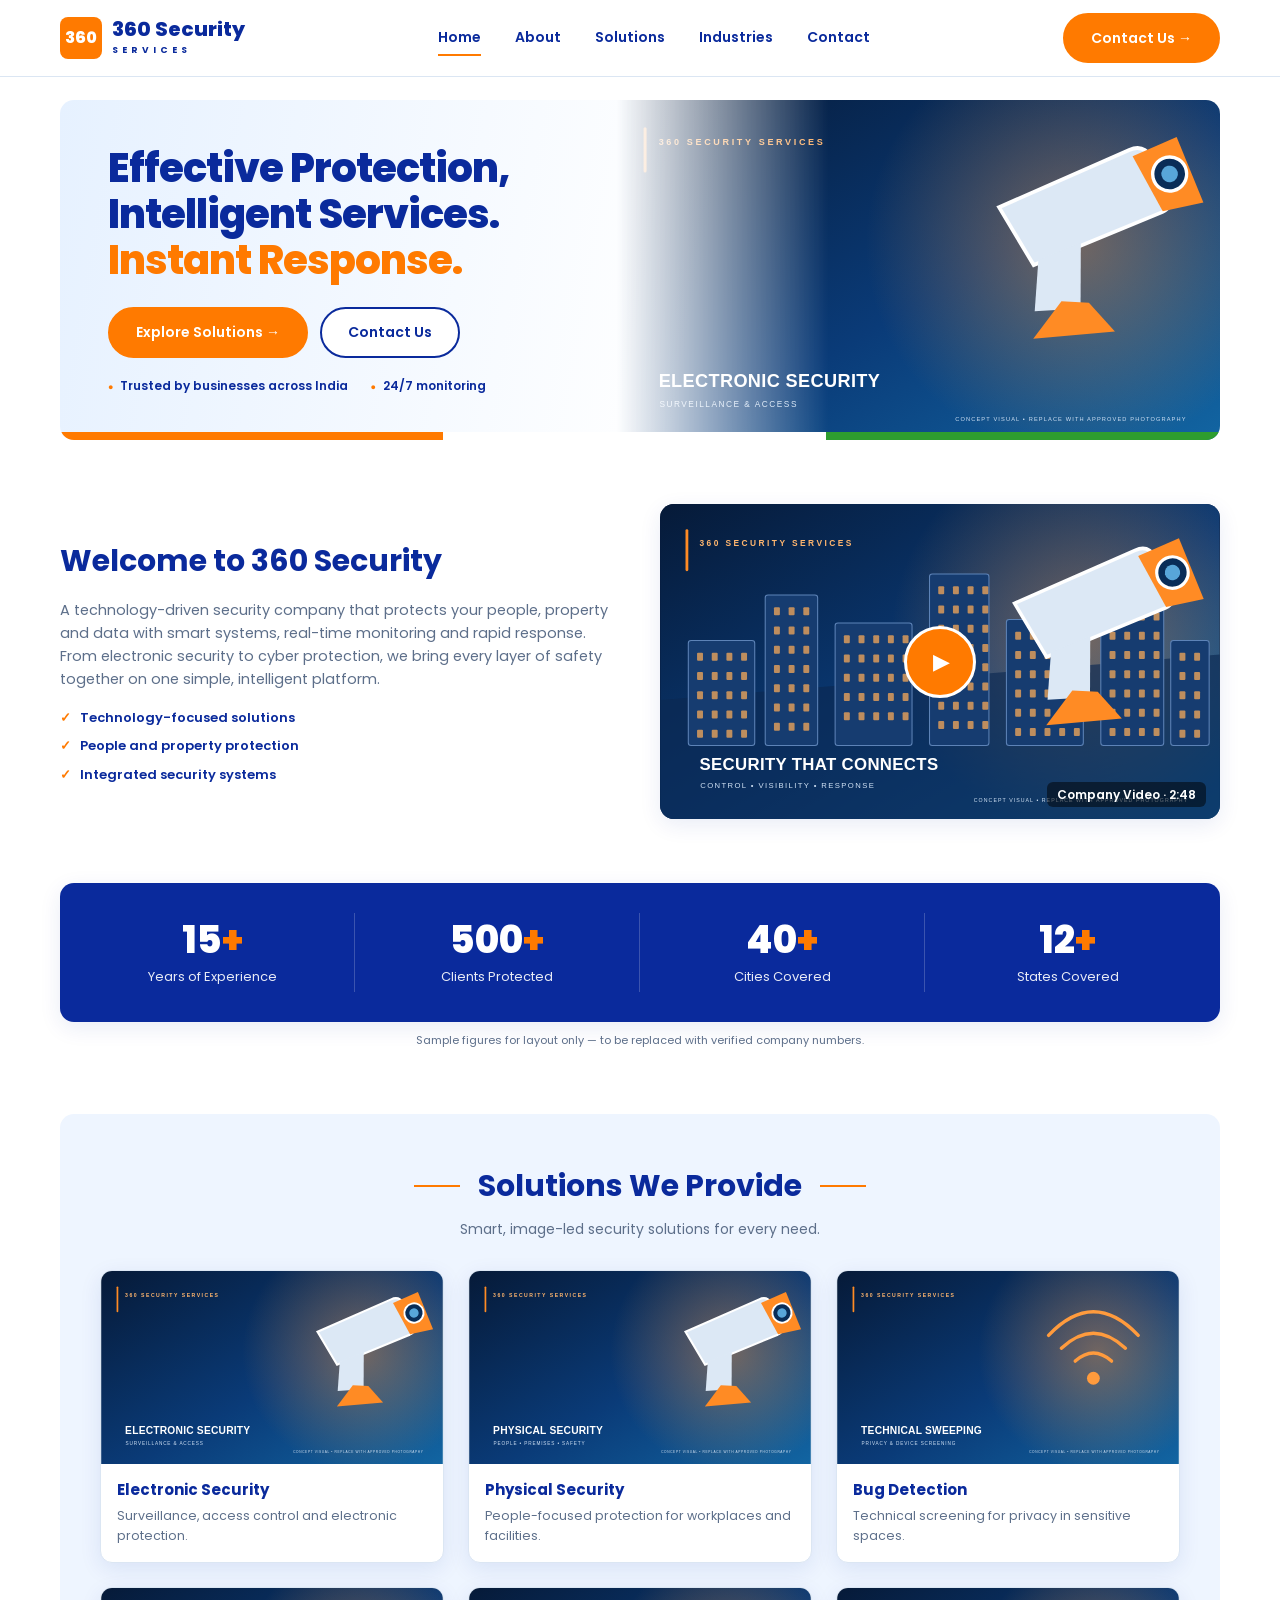
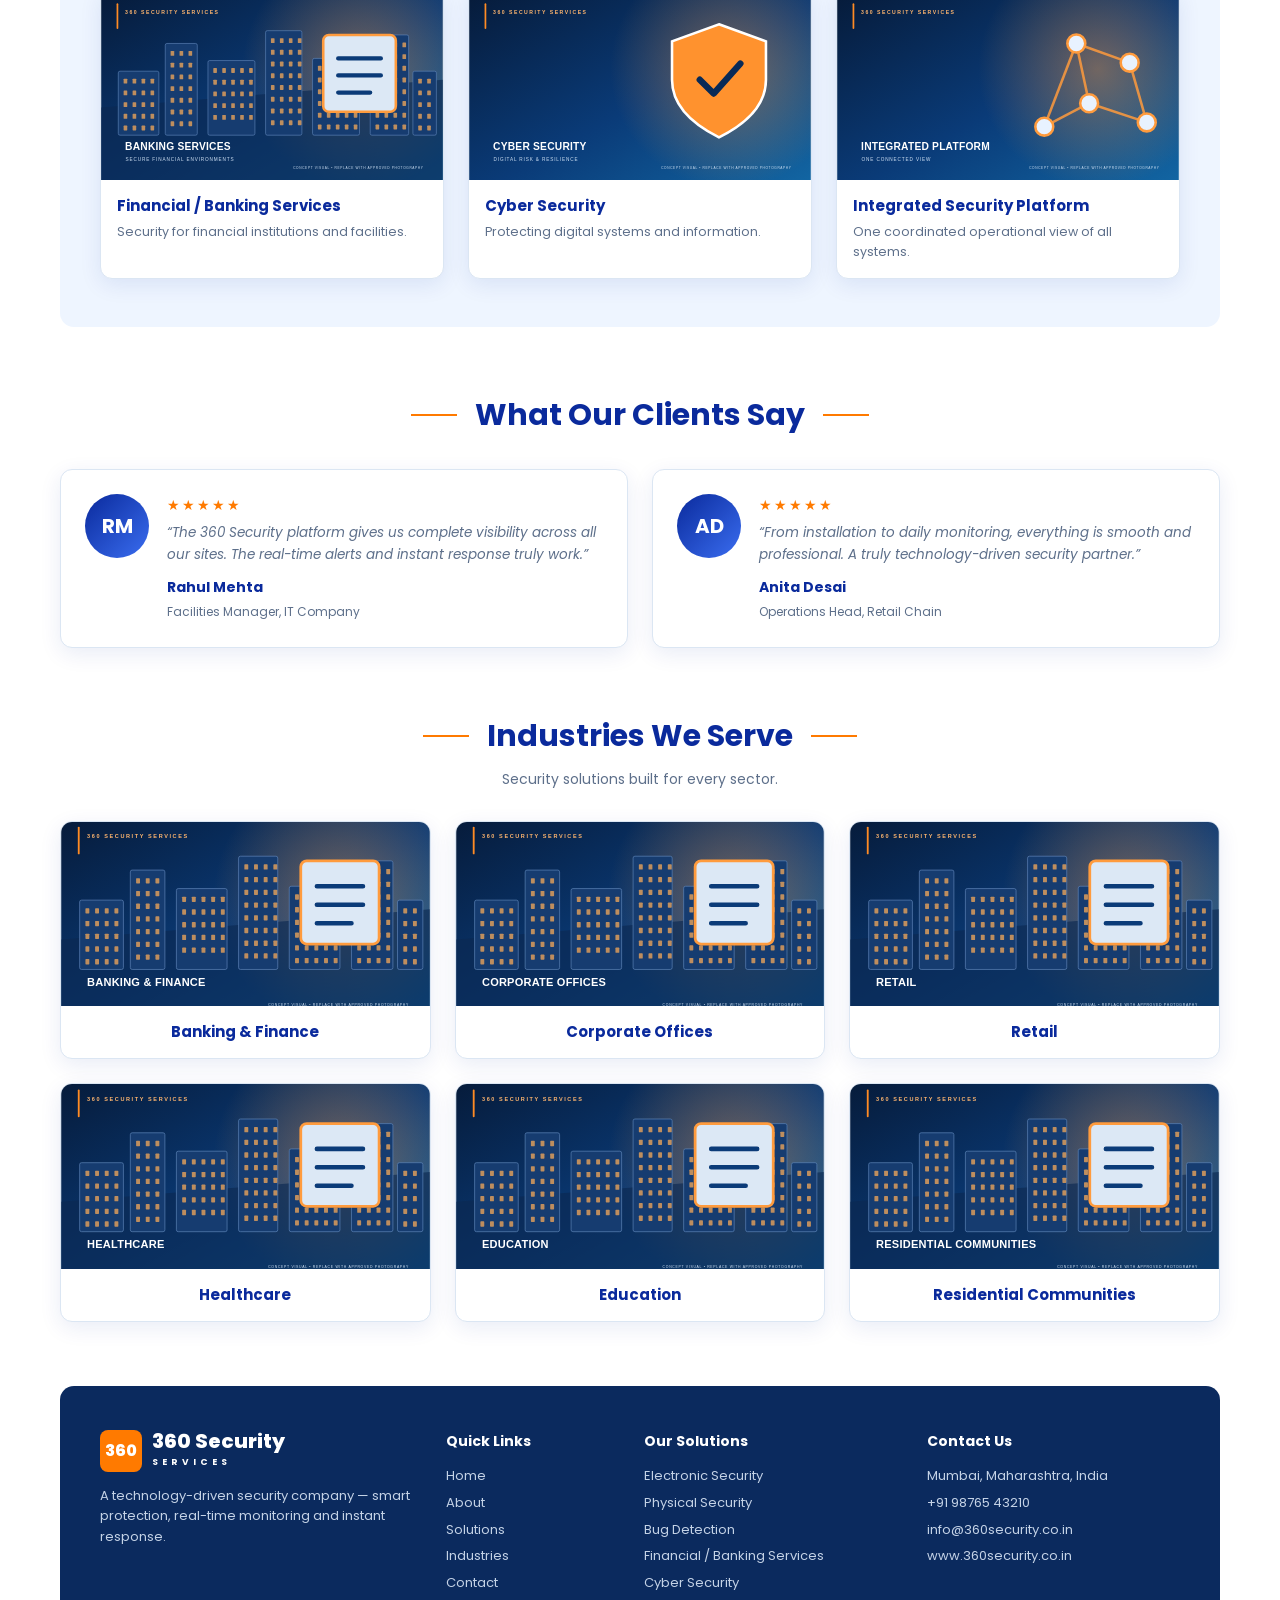
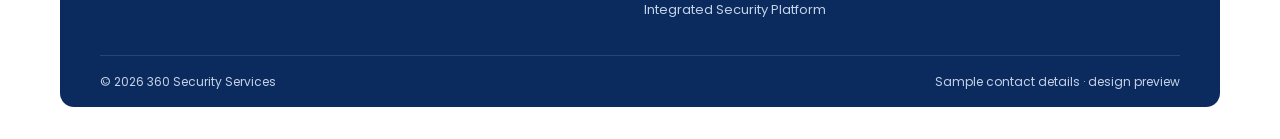
==== option-a.html @ 52cf7cc1 "Add Option A and Option B design previews with client changes Consistent section width, compact hero" ====
<!DOCTYPE html><html lang="en"><head><meta charset="UTF-8"><meta name="viewport" content="width=device-width,initial-scale=1"><title>360 Security Services | Option A</title><link rel="stylesheet" href="design.css"></head><body>
<header><div class="wrap hrow"><a class="brand" href="#"><span class="mark">360</span><span><span class="bn">360 Security</span><span class="bs">SERVICES</span></span></a>
<nav><a class="on" href="#">Home</a><a href="#about">About</a><a href="#solutions">Solutions</a><a href="#industries">Industries</a><a href="#contact">Contact</a></nav><a class="btn" href="#contact">Contact Us →</a></div></header>
<main class="wrap">
<div class="hero"><div class="hero-copy"><h1>Effective Protection,<br>Intelligent Services.<br><em>Instant Response.</em></h1>
<div class="acts"><a class="btn" href="#solutions">Explore Solutions →</a><a class="btn ghost" href="#contact">Contact Us</a></div>
<div class="trust"><span>Trusted by businesses across India</span><span>24/7 monitoring</span></div></div>
<div class="hero-img"><img src="assets/images/electronic-security.svg" alt=""></div><div class="swoosh"></div></div>
<section id="about" class="about"><div><h2>Welcome to 360 Security</h2><p>A technology-driven security company that protects your people, property and data with smart systems, real-time monitoring and rapid response. From electronic security to cyber protection, we bring every layer of safety together on one simple, intelligent platform.</p>
<ul class="ticks"><li>Technology-focused solutions</li><li>People and property protection</li><li>Integrated security systems</li></ul></div>
<div class="vid"><img src="assets/images/company-video.svg" alt="Company video"><span class="play">▶</span><span class="cap">Company Video · 2:48</span></div></section>
<section><div class="stats"><div class="stat"><b>15<i>+</i></b><span>Years of Experience</span></div><div class="stat"><b>500<i>+</i></b><span>Clients Protected</span></div><div class="stat"><b>40<i>+</i></b><span>Cities Covered</span></div><div class="stat"><b>12<i>+</i></b><span>States Covered</span></div></div><p class="note">Sample figures for layout only — to be replaced with verified company numbers.</p></section>
<section id="solutions"><div class="band"><div class="sh"><h2>Solutions We Provide</h2><p>Smart, image-led security solutions for every need.</p></div><div class="grid3">
<div class="card"><img src="assets/images/electronic-security.svg" alt=""><h3>Electronic Security</h3><p>Surveillance, access control and electronic protection.</p></div>
<div class="card"><img src="assets/images/physical-security.svg" alt=""><h3>Physical Security</h3><p>People-focused protection for workplaces and facilities.</p></div>
<div class="card"><img src="assets/images/bug-detection.svg" alt=""><h3>Bug Detection</h3><p>Technical screening for privacy in sensitive spaces.</p></div>
<div class="card"><img src="assets/images/banking-service.svg" alt=""><h3>Financial / Banking Services</h3><p>Security for financial institutions and facilities.</p></div>
<div class="card"><img src="assets/images/cyber-security.svg" alt=""><h3>Cyber Security</h3><p>Protecting digital systems and information.</p></div>
<div class="card"><img src="assets/images/integrated-platform.svg" alt=""><h3>Integrated Security Platform</h3><p>One coordinated operational view of all systems.</p></div></div></div></section>
<section><div class="sh"><h2>What Our Clients Say</h2></div><div class="t2">
<div class="tcard"><div class="av">RM</div><div><div class="stars">★★★★★</div><blockquote>“The 360 Security platform gives us complete visibility across all our sites. The real-time alerts and instant response truly work.”</blockquote><b>Rahul Mehta</b><small>Facilities Manager, IT Company</small></div></div>
<div class="tcard"><div class="av">AD</div><div><div class="stars">★★★★★</div><blockquote>“From installation to daily monitoring, everything is smooth and professional. A truly technology-driven security partner.”</blockquote><b>Anita Desai</b><small>Operations Head, Retail Chain</small></div></div></div></section>
<section id="industries"><div class="sh"><h2>Industries We Serve</h2><p>Security solutions built for every sector.</p></div><div class="grid3">
<div class="card ind"><img src="assets/images/industry-banking.svg" alt=""><h3>Banking &amp; Finance</h3></div><div class="card ind"><img src="assets/images/industry-offices.svg" alt=""><h3>Corporate Offices</h3></div><div class="card ind"><img src="assets/images/industry-retail.svg" alt=""><h3>Retail</h3></div>
<div class="card ind"><img src="assets/images/industry-healthcare.svg" alt=""><h3>Healthcare</h3></div><div class="card ind"><img src="assets/images/industry-education.svg" alt=""><h3>Education</h3></div><div class="card ind"><img src="assets/images/industry-residential.svg" alt=""><h3>Residential Communities</h3></div></div></section>
</main>
<footer id="contact"><div class="wrap"><div class="fgrid"><div><a class="brand f" href="#"><span class="mark">360</span><span><span class="bn">360 Security</span><span class="bs">SERVICES</span></span></a><p>A technology-driven security company — smart protection, real-time monitoring and instant response.</p></div>
<div><h4>Quick Links</h4><ul><li>Home</li><li>About</li><li>Solutions</li><li>Industries</li><li>Contact</li></ul></div>
<div><h4>Our Solutions</h4><ul><li>Electronic Security</li><li>Physical Security</li><li>Bug Detection</li><li>Financial / Banking Services</li><li>Cyber Security</li><li>Integrated Security Platform</li></ul></div>
<div><h4>Contact Us</h4><ul><li>Mumbai, Maharashtra, India</li><li>+91 98765 43210</li><li>info@360security.co.in</li><li>www.360security.co.in</li></ul></div></div>
<div class="fbot"><span>© 2026 360 Security Services</span><span>Sample contact details · design preview</span></div></div></footer></body></html>
---- design.css ----
@import url('https://fonts.googleapis.com/css2?family=Poppins:wght@400;500;600;700;800&display=swap');
:root{--blue:#0a2a9c;--navy:#0b2a5e;--orange:#ff7a00;--green:#2e9d2f;--light:#eef5ff;--ink:#1c2d4a;--muted:#5d6f8a;--line:#dbe6f3;--w:1160px;--gap:64px;--r:14px;--shadow:0 6px 22px rgba(10,42,156,.09)}
*{box-sizing:border-box}
body{margin:0;font-family:Poppins,Arial,sans-serif;color:var(--ink);background:#fff;line-height:1.6}
a{color:inherit;text-decoration:none}img{display:block;width:100%}
h1,h2,h3,p{margin:0}
.wrap{width:min(var(--w),calc(100% - 48px));margin-inline:auto}
.btn{display:inline-flex;align-items:center;gap:10px;padding:12px 26px;border-radius:30px;font-weight:600;font-size:14px;border:2px solid var(--orange);background:var(--orange);color:#fff}
.btn.ghost{background:#fff;border-color:var(--blue);color:var(--blue)}
.btn.light{background:transparent;border-color:#fff;color:#fff}

header{position:sticky;top:0;z-index:20;background:#fff;box-shadow:0 1px 0 var(--line)}
.hrow{display:flex;align-items:center;justify-content:space-between;height:76px}
.brand{display:flex;align-items:center;gap:10px}
.mark{width:42px;height:42px;border-radius:8px;background:var(--orange);color:#fff;font-weight:800;display:grid;place-items:center}
.bn{font-weight:800;color:var(--blue);font-size:20px;line-height:1;display:block}.bs{display:block;font-size:9px;letter-spacing:4px;color:var(--blue);font-weight:700;margin-top:4px}
nav{display:flex;gap:34px}nav a{font-weight:600;font-size:14px;color:var(--blue);padding:6px 0}nav a.on{border-bottom:2px solid var(--orange)}

.hero{margin-top:24px;border-radius:var(--r);overflow:hidden;position:relative;background:linear-gradient(100deg,#e6f1ff 0%,#fff 55%);min-height:340px;display:grid;grid-template-columns:1.05fr 1fr;align-items:center}
.hero-copy{padding:40px 0 40px 48px;position:relative;z-index:2}
.hero h1{font-size:clamp(28px,3.4vw,40px);line-height:1.15;font-weight:800;color:var(--blue);letter-spacing:-1px}
.hero h1 em{font-style:normal;color:var(--orange)}
.acts{display:flex;gap:12px;margin:24px 0 18px;flex-wrap:wrap}
.trust{display:flex;gap:22px;font-size:12px;font-weight:600;color:var(--blue);flex-wrap:wrap}.trust span:before{content:'●';color:var(--orange);margin-right:7px;font-size:9px}
.hero-img{position:absolute;right:0;top:0;bottom:0;width:52%}
.hero-img img{height:100%;object-fit:cover;-webkit-mask-image:linear-gradient(90deg,transparent,#000 35%);mask-image:linear-gradient(90deg,transparent,#000 35%)}
.swoosh{position:absolute;left:0;right:0;bottom:0;height:8px;background:linear-gradient(90deg,var(--orange) 0 33%,#fff 33% 66%,var(--green) 66%);z-index:3}

.hero.video{display:block;min-height:480px;background:#06183a;color:#fff}
.hero.video .bg{position:absolute;inset:0}.hero.video .bg img{height:100%;object-fit:cover}
.hero.video:before{content:'';position:absolute;inset:0;z-index:1;background:linear-gradient(90deg,rgba(4,18,48,.92),rgba(4,18,48,.55) 60%,rgba(4,18,48,.25))}
.hero.video .hero-copy{max-width:640px;padding:80px 0 80px 56px}
.hero.video h1{color:#fff}.hero.video .trust{color:#fff}
.vctl{position:absolute;right:36px;bottom:34px;z-index:3;display:flex;align-items:center;gap:14px;background:rgba(255,255,255,.14);backdrop-filter:blur(8px);border:1px solid rgba(255,255,255,.4);border-radius:40px;padding:8px 22px 8px 8px;color:#fff;font-size:13px;font-weight:600}
.play{width:46px;height:46px;border-radius:50%;background:var(--orange);color:#fff;display:grid;place-items:center;font-size:14px;padding-left:3px;flex:none}
.vctl small{display:block;font-weight:400;opacity:.85;font-size:11px}

section{margin-top:var(--gap)}
.sh{text-align:center;margin-bottom:30px}
.sh h2{font-size:30px;font-weight:700;color:var(--blue);display:inline-flex;align-items:center;gap:18px}
.sh h2:before,.sh h2:after{content:'';width:46px;height:2px;background:var(--orange)}
.sh p{color:var(--muted);font-size:14px;margin-top:8px}

.about{display:grid;grid-template-columns:1fr 1fr;gap:40px;align-items:center}
.about h2{font-size:30px;color:var(--blue);font-weight:700;margin-bottom:14px}
.about p{color:var(--muted);font-size:14.5px;margin-bottom:12px}
.ticks{list-style:none;padding:0;margin:16px 0 0;display:grid;gap:8px;font-weight:600;font-size:13px;color:var(--blue)}.ticks li:before{content:'✓';color:var(--orange);margin-right:9px}
.vid{position:relative;border-radius:var(--r);overflow:hidden;aspect-ratio:16/9;box-shadow:var(--shadow);background:#06183a}
.vid img{height:100%;object-fit:cover}.vid .play{position:absolute;left:50%;top:50%;transform:translate(-50%,-50%);width:72px;height:72px;font-size:22px;border:3px solid #fff}
.vid .cap{position:absolute;right:14px;bottom:12px;color:#fff;font-size:12px;font-weight:600;background:rgba(0,0,0,.5);padding:3px 10px;border-radius:6px}
.about.center{grid-template-columns:1fr;text-align:center;max-width:820px;margin-inline:auto}

.stats{display:grid;grid-template-columns:repeat(4,1fr);background:var(--blue);color:#fff;border-radius:var(--r);padding:30px 10px;box-shadow:var(--shadow)}
.stat{text-align:center;border-right:1px solid rgba(255,255,255,.2);padding:4px 12px}.stat:last-child{border:0}
.stat b{display:block;font-size:38px;font-weight:800;line-height:1.2}.stat b i{font-style:normal;color:var(--orange)}
.stat span{font-size:13px;opacity:.9}
.note{text-align:center;font-size:11px;color:var(--muted);margin-top:10px}

.band{background:var(--light);border-radius:var(--r);padding:48px 40px}
.grid3{display:grid;grid-template-columns:repeat(3,1fr);gap:24px}
.card{background:#fff;border-radius:12px;overflow:hidden;box-shadow:var(--shadow);border:1px solid var(--line)}
.card img{aspect-ratio:16/9;object-fit:cover}
.card h3{font-size:15px;color:var(--blue);padding:14px 16px 4px;font-weight:700}
.card p{font-size:12.5px;color:var(--muted);padding:0 16px 16px}
.card.ind h3{text-align:center;padding:14px 10px}
.card.ind img{aspect-ratio:16/8}

.t2{display:grid;grid-template-columns:1fr 1fr;gap:24px}
.tcard{background:#fff;border:1px solid var(--line);border-radius:12px;padding:24px;box-shadow:var(--shadow);display:flex;gap:18px}
.av{flex:none;width:64px;height:64px;border-radius:50%;background:linear-gradient(135deg,var(--blue),#3a6df0);color:#fff;display:grid;place-items:center;font-weight:700;font-size:20px}
.stars{color:var(--orange);letter-spacing:2px;font-size:14px}
.tcard blockquote{margin:6px 0 10px;font-size:13.5px;font-style:italic;color:var(--muted)}
.tcard b{color:var(--blue);font-size:14px;display:block}.tcard small{color:var(--muted);font-size:12px}

footer{width:min(var(--w),calc(100% - 48px));margin:var(--gap) auto 32px;background:var(--navy);color:#c4d2e6;border-radius:var(--r)}footer .wrap{width:auto;padding:0 40px}
.fgrid{display:grid;grid-template-columns:1.5fr .8fr 1.2fr 1.2fr;gap:30px;padding:44px 0 34px}
.fgrid h4{color:#fff;font-size:14px;margin:0 0 14px}.fgrid ul{list-style:none;margin:0;padding:0;display:grid;gap:6px;font-size:13px}
.fgrid p{font-size:13px;margin-top:14px}.brand.f .bn,.brand.f .bs{color:#fff}
.fbot{border-top:1px solid rgba(255,255,255,.12);padding:16px 0;font-size:12px;display:flex;justify-content:space-between;flex-wrap:wrap;gap:8px}

@media(max-width:820px){
 nav{display:none}.hero,.about,.t2,.fgrid{grid-template-columns:1fr}
 .hero-img{position:relative;width:100%;height:220px}.hero-copy{padding:32px 24px 8px}.hero.video .hero-copy{padding:56px 24px 120px}
 .grid3{grid-template-columns:1fr 1fr}.stats{grid-template-columns:1fr 1fr;row-gap:18px}.stat:nth-child(2){border:0}
 .band{padding:32px 18px}.vctl{right:16px;bottom:16px}
}
@media(max-width:520px){.grid3{grid-template-columns:1fr}.sh h2{font-size:24px}}
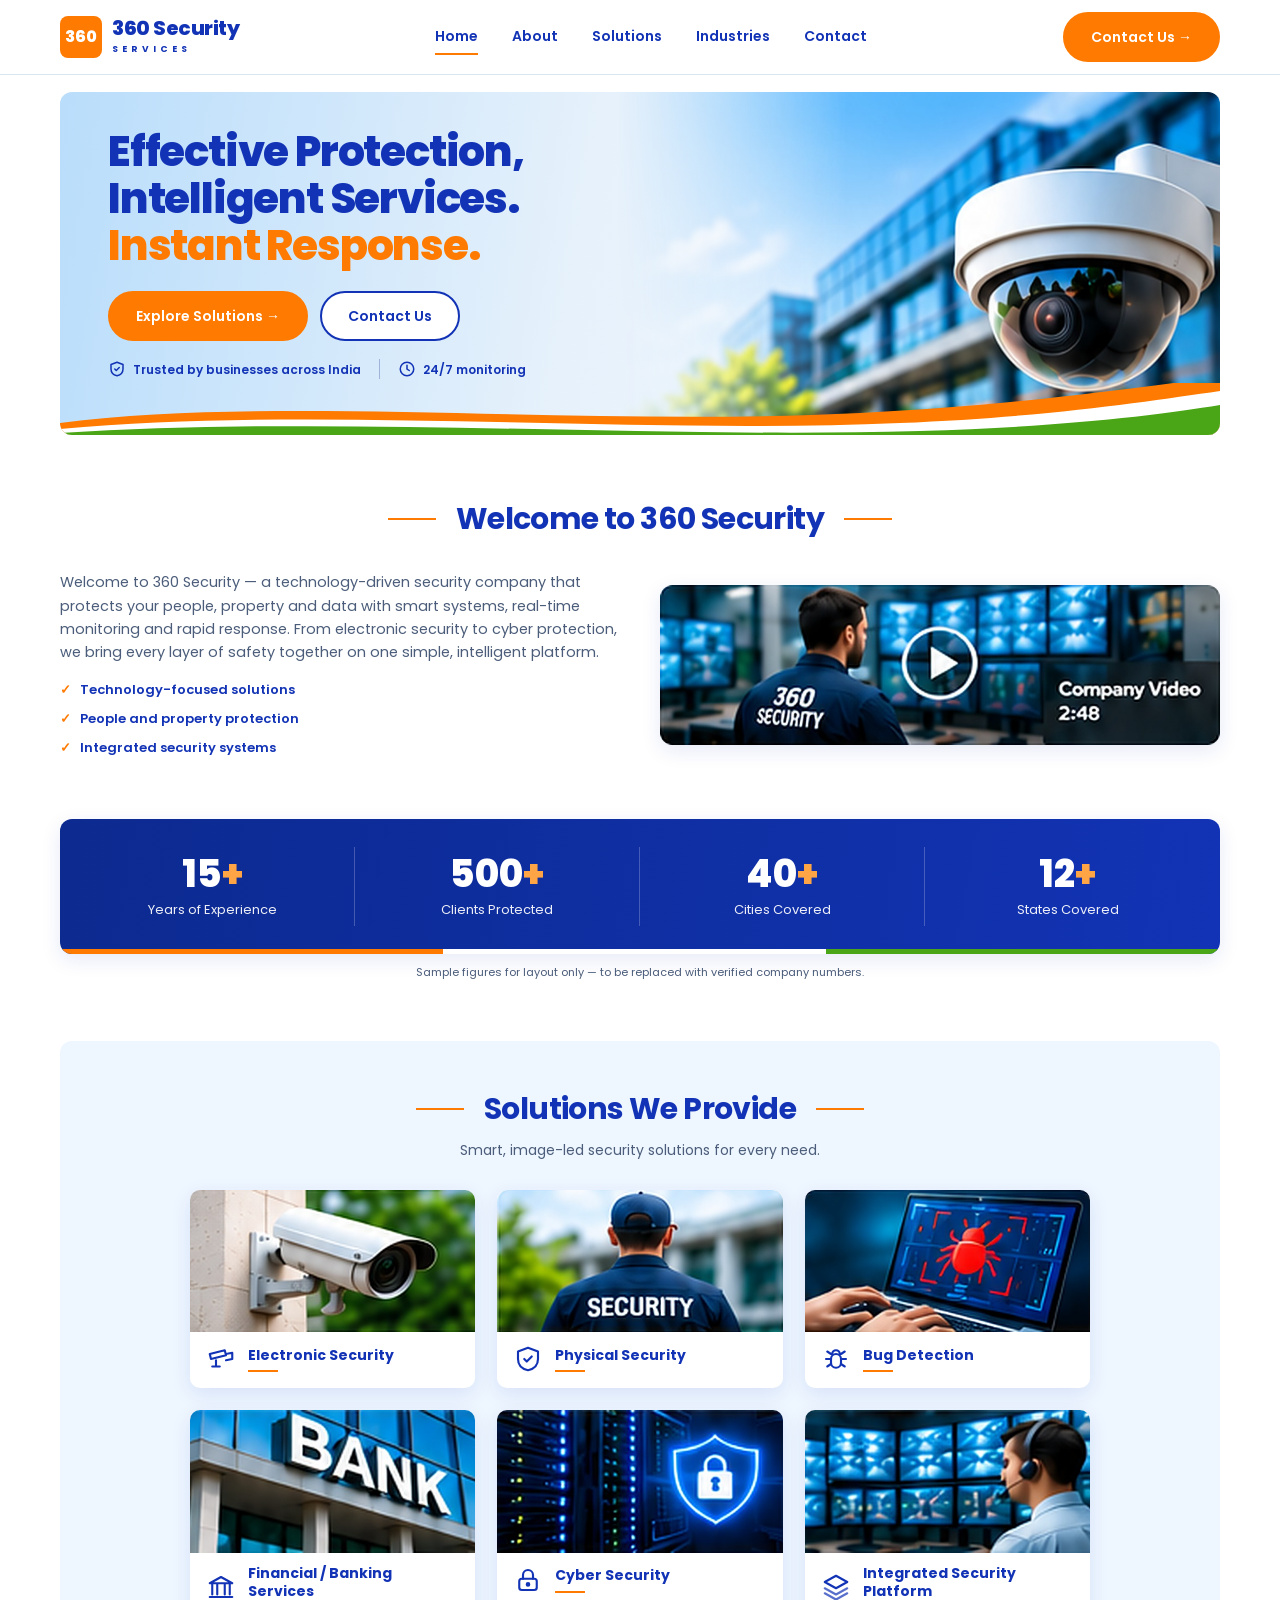
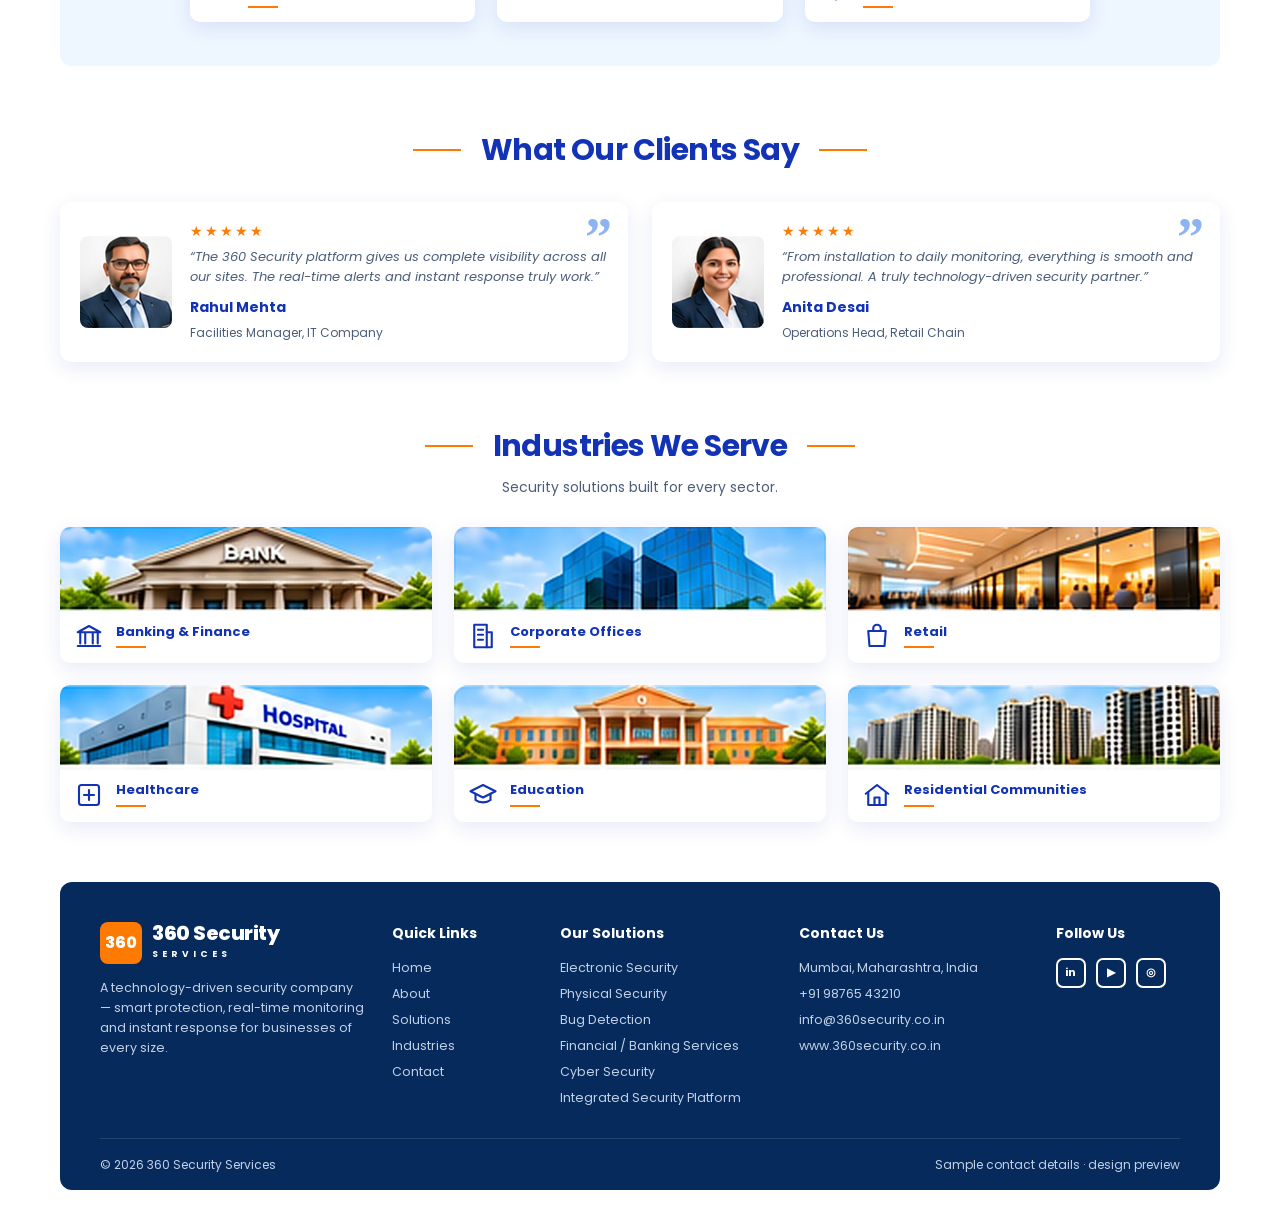
==== commit 56c89554: "Match screenshot theme: real photos, tricolour hero, themed cards and footer Co-Authored-By: Claude " ====
--- a/option-a.html
+++ b/option-a.html
@@ -2,30 +2,21 @@
 <header><div class="wrap hrow"><a class="brand" href="#"><span class="mark">360</span><span><span class="bn">360 Security</span><span class="bs">SERVICES</span></span></a>
 <nav><a class="on" href="#">Home</a><a href="#about">About</a><a href="#solutions">Solutions</a><a href="#industries">Industries</a><a href="#contact">Contact</a></nav><a class="btn" href="#contact">Contact Us →</a></div></header>
 <main class="wrap">
-<div class="hero"><div class="hero-copy"><h1>Effective Protection,<br>Intelligent Services.<br><em>Instant Response.</em></h1>
-<div class="acts"><a class="btn" href="#solutions">Explore Solutions →</a><a class="btn ghost" href="#contact">Contact Us</a></div>
-<div class="trust"><span>Trusted by businesses across India</span><span>24/7 monitoring</span></div></div>
-<div class="hero-img"><img src="assets/images/electronic-security.svg" alt=""></div><div class="swoosh"></div></div>
-<section id="about" class="about"><div><h2>Welcome to 360 Security</h2><p>A technology-driven security company that protects your people, property and data with smart systems, real-time monitoring and rapid response. From electronic security to cyber protection, we bring every layer of safety together on one simple, intelligent platform.</p>
+<div class="hero"><div class="hero-copy"><h1>Effective Protection,<br>Intelligent Services.<br><em>Instant Response.</em></h1><div class="acts"><a class="btn" href="#solutions">Explore Solutions →</a><a class="btn ghost" href="#contact">Contact Us</a></div><div class="trust"><span><svg fill="none" stroke="currentColor" stroke-width="2" stroke-linecap="round" stroke-linejoin="round" viewBox="0 0 24 24"><path d="M12 3l8 3v6c0 5-3.5 8-8 9-4.5-1-8-4-8-9V6z"/><path d="M9 12l2 2 4-4"/></svg> Trusted by businesses across India</span><i></i><span><svg fill="none" stroke="currentColor" stroke-width="2" stroke-linecap="round" viewBox="0 0 24 24"><circle cx="12" cy="12" r="9"/><path d="M12 7v5l3 2"/></svg> 24/7 monitoring</span></div></div>
+<div class="hero-img"><img src="assets/photos/hero.jpg" alt="Security camera on a corporate building"></div><div class="swoosh"><svg viewBox="0 0 1160 54" preserveAspectRatio="none"><path d="M0 40C220 12 520 44 800 30C960 22 1080 4 1160 -6V54H0z" fill="#ff7a00"/><path d="M0 46C260 22 560 52 840 40C990 34 1090 18 1160 8V54H0z" fill="#fff"/><path d="M0 50C280 32 580 56 860 48C1000 44 1100 32 1160 22V54H0z" fill="#4aa616"/></svg></div></div>
+<section id="about"><div class="sh"><h2>Welcome to 360 Security</h2></div><div class="about"><div><p>Welcome to 360 Security — a technology-driven security company that protects your people, property and data with smart systems, real-time monitoring and rapid response. From electronic security to cyber protection, we bring every layer of safety together on one simple, intelligent platform.</p>
 <ul class="ticks"><li>Technology-focused solutions</li><li>People and property protection</li><li>Integrated security systems</li></ul></div>
-<div class="vid"><img src="assets/images/company-video.svg" alt="Company video"><span class="play">▶</span><span class="cap">Company Video · 2:48</span></div></section>
+<div class="vid"><img src="assets/photos/video.jpg" alt="Company video"></div></div></section>
 <section><div class="stats"><div class="stat"><b>15<i>+</i></b><span>Years of Experience</span></div><div class="stat"><b>500<i>+</i></b><span>Clients Protected</span></div><div class="stat"><b>40<i>+</i></b><span>Cities Covered</span></div><div class="stat"><b>12<i>+</i></b><span>States Covered</span></div></div><p class="note">Sample figures for layout only — to be replaced with verified company numbers.</p></section>
-<section id="solutions"><div class="band"><div class="sh"><h2>Solutions We Provide</h2><p>Smart, image-led security solutions for every need.</p></div><div class="grid3">
-<div class="card"><img src="assets/images/electronic-security.svg" alt=""><h3>Electronic Security</h3><p>Surveillance, access control and electronic protection.</p></div>
-<div class="card"><img src="assets/images/physical-security.svg" alt=""><h3>Physical Security</h3><p>People-focused protection for workplaces and facilities.</p></div>
-<div class="card"><img src="assets/images/bug-detection.svg" alt=""><h3>Bug Detection</h3><p>Technical screening for privacy in sensitive spaces.</p></div>
-<div class="card"><img src="assets/images/banking-service.svg" alt=""><h3>Financial / Banking Services</h3><p>Security for financial institutions and facilities.</p></div>
-<div class="card"><img src="assets/images/cyber-security.svg" alt=""><h3>Cyber Security</h3><p>Protecting digital systems and information.</p></div>
-<div class="card"><img src="assets/images/integrated-platform.svg" alt=""><h3>Integrated Security Platform</h3><p>One coordinated operational view of all systems.</p></div></div></div></section>
+<section id="solutions"><div class="band"><div class="sh"><h2>Solutions We Provide</h2><p>Smart, image-led security solutions for every need.</p></div><div class="grid3"><div class="card "><div class="ph"><img src="assets/photos/sol-electronic.jpg" alt=""></div><div class="t"><svg viewBox="0 0 24 24"><path d="M3 8l12-3 1 4-12 3z"/><path d="M16 8l5-1v5l-5 1"/><path d="M8 13v4M5 18h6"/></svg><b>Electronic Security</b></div></div><div class="card "><div class="ph"><img src="assets/photos/sol-physical.jpg" alt=""></div><div class="t"><svg viewBox="0 0 24 24"><path d="M12 3l8 3v6c0 5-3.5 8-8 9-4.5-1-8-4-8-9V6z"/><path d="M9 12l2 2 4-4"/></svg><b>Physical Security</b></div></div><div class="card "><div class="ph"><img src="assets/photos/sol-bug.jpg" alt=""></div><div class="t"><svg viewBox="0 0 24 24"><rect x="8" y="8" width="8" height="11" rx="4"/><path d="M9 8a3 3 0 016 0M4 12h4M16 12h4M5 18l3-2M19 18l-3-2M5 6l3 2M19 6l-3 2"/></svg><b>Bug Detection</b></div></div><div class="card "><div class="ph"><img src="assets/photos/sol-bank.jpg" alt=""></div><div class="t"><svg viewBox="0 0 24 24"><path d="M3 9l9-5 9 5zM5 10v8M9 10v8M15 10v8M19 10v8M3 20h18"/></svg><b>Financial / Banking Services</b></div></div><div class="card "><div class="ph"><img src="assets/photos/sol-cyber.jpg" alt=""></div><div class="t"><svg viewBox="0 0 24 24"><rect x="5" y="11" width="14" height="9" rx="2"/><path d="M8 11V8a4 4 0 018 0v3"/><circle cx="12" cy="15.5" r="1"/></svg><b>Cyber Security</b></div></div><div class="card "><div class="ph"><img src="assets/photos/sol-integrated.jpg" alt=""></div><div class="t"><svg viewBox="0 0 24 24"><path d="M12 3l9 5-9 5-9-5z"/><path d="M3 13l9 5 9-5M3 17l9 5 9-5" opacity=".7"/></svg><b>Integrated Security Platform</b></div></div></div></div></section>
 <section><div class="sh"><h2>What Our Clients Say</h2></div><div class="t2">
-<div class="tcard"><div class="av">RM</div><div><div class="stars">★★★★★</div><blockquote>“The 360 Security platform gives us complete visibility across all our sites. The real-time alerts and instant response truly work.”</blockquote><b>Rahul Mehta</b><small>Facilities Manager, IT Company</small></div></div>
-<div class="tcard"><div class="av">AD</div><div><div class="stars">★★★★★</div><blockquote>“From installation to daily monitoring, everything is smooth and professional. A truly technology-driven security partner.”</blockquote><b>Anita Desai</b><small>Operations Head, Retail Chain</small></div></div></div></section>
-<section id="industries"><div class="sh"><h2>Industries We Serve</h2><p>Security solutions built for every sector.</p></div><div class="grid3">
-<div class="card ind"><img src="assets/images/industry-banking.svg" alt=""><h3>Banking &amp; Finance</h3></div><div class="card ind"><img src="assets/images/industry-offices.svg" alt=""><h3>Corporate Offices</h3></div><div class="card ind"><img src="assets/images/industry-retail.svg" alt=""><h3>Retail</h3></div>
-<div class="card ind"><img src="assets/images/industry-healthcare.svg" alt=""><h3>Healthcare</h3></div><div class="card ind"><img src="assets/images/industry-education.svg" alt=""><h3>Education</h3></div><div class="card ind"><img src="assets/images/industry-residential.svg" alt=""><h3>Residential Communities</h3></div></div></section>
+<div class="tcard"><div class="av"><img src="assets/photos/person-1.jpg" alt=""></div><div><div class="stars">★★★★★</div><blockquote>“The 360 Security platform gives us complete visibility across all our sites. The real-time alerts and instant response truly work.”</blockquote><b>Rahul Mehta</b><small>Facilities Manager, IT Company</small></div><span class="q">”</span></div>
+<div class="tcard"><div class="av"><img src="assets/photos/person-2.jpg" alt=""></div><div><div class="stars">★★★★★</div><blockquote>“From installation to daily monitoring, everything is smooth and professional. A truly technology-driven security partner.”</blockquote><b>Anita Desai</b><small>Operations Head, Retail Chain</small></div><span class="q">”</span></div></div></section>
+<section id="industries"><div class="sh"><h2>Industries We Serve</h2><p>Security solutions built for every sector.</p></div><div class="grid3"><div class="card ind"><div class="ph"><img src="assets/photos/ind-banking.jpg" alt=""></div><div class="t"><svg viewBox="0 0 24 24"><path d="M3 9l9-5 9 5zM5 10v8M9 10v8M15 10v8M19 10v8M3 20h18"/></svg><b>Banking &amp; Finance</b></div></div><div class="card ind"><div class="ph"><img src="assets/photos/ind-offices.jpg" alt=""></div><div class="t"><svg viewBox="0 0 24 24"><rect x="5" y="3" width="10" height="18"/><path d="M15 9h4v12h-4M8 7h4M8 11h4M8 15h4"/></svg><b>Corporate Offices</b></div></div><div class="card ind"><div class="ph"><img src="assets/photos/ind-retail.jpg" alt=""></div><div class="t"><svg viewBox="0 0 24 24"><path d="M5 8h14l-1 12H6z"/><path d="M9 8V6a3 3 0 016 0v2"/></svg><b>Retail</b></div></div><div class="card ind"><div class="ph"><img src="assets/photos/ind-health.jpg" alt=""></div><div class="t"><svg viewBox="0 0 24 24"><rect x="4" y="4" width="16" height="16" rx="2"/><path d="M12 8v8M8 12h8"/></svg><b>Healthcare</b></div></div><div class="card ind"><div class="ph"><img src="assets/photos/ind-education.jpg" alt=""></div><div class="t"><svg viewBox="0 0 24 24"><path d="M2 9l10-5 10 5-10 5z"/><path d="M6 11v5c3 2.5 9 2.5 12 0v-5"/></svg><b>Education</b></div></div><div class="card ind"><div class="ph"><img src="assets/photos/ind-residential.jpg" alt=""></div><div class="t"><svg viewBox="0 0 24 24"><path d="M3 11l9-7 9 7"/><path d="M5 10v10h14V10M10 20v-6h4v6"/></svg><b>Residential Communities</b></div></div></div></section>
 </main>
-<footer id="contact"><div class="wrap"><div class="fgrid"><div><a class="brand f" href="#"><span class="mark">360</span><span><span class="bn">360 Security</span><span class="bs">SERVICES</span></span></a><p>A technology-driven security company — smart protection, real-time monitoring and instant response.</p></div>
+<footer id="contact"><div class="wrap"><div class="fgrid"><div><a class="brand f" href="#"><span class="mark">360</span><span><span class="bn">360 Security</span><span class="bs">SERVICES</span></span></a><p>A technology-driven security company — smart protection, real-time monitoring and instant response for businesses of every size.</p></div>
 <div><h4>Quick Links</h4><ul><li>Home</li><li>About</li><li>Solutions</li><li>Industries</li><li>Contact</li></ul></div>
 <div><h4>Our Solutions</h4><ul><li>Electronic Security</li><li>Physical Security</li><li>Bug Detection</li><li>Financial / Banking Services</li><li>Cyber Security</li><li>Integrated Security Platform</li></ul></div>
-<div><h4>Contact Us</h4><ul><li>Mumbai, Maharashtra, India</li><li>+91 98765 43210</li><li>info@360security.co.in</li><li>www.360security.co.in</li></ul></div></div>
+<div><h4>Contact Us</h4><ul><li>Mumbai, Maharashtra, India</li><li>+91 98765 43210</li><li>info@360security.co.in</li><li>www.360security.co.in</li></ul></div>
+<div><h4>Follow Us</h4><div class="soc"><span>in</span><span>▶</span><span>◎</span></div></div></div>
 <div class="fbot"><span>© 2026 360 Security Services</span><span>Sample contact details · design preview</span></div></div></footer></body></html>
--- a/design.css
+++ b/design.css
@@ -1,8 +1,8 @@
 @import url('https://fonts.googleapis.com/css2?family=Poppins:wght@400;500;600;700;800&display=swap');
-:root{--blue:#0a2a9c;--navy:#0b2a5e;--orange:#ff7a00;--green:#2e9d2f;--light:#eef5ff;--ink:#1c2d4a;--muted:#5d6f8a;--line:#dbe6f3;--w:1160px;--gap:64px;--r:14px;--shadow:0 6px 22px rgba(10,42,156,.09)}
+:root{--blue:#1233b5;--navy:#062a5c;--orange:#ff7a00;--green:#4aa616;--light:#eef6ff;--ink:#1c2d4a;--muted:#4b5d7a;--line:#dbe6f3;--w:1160px;--gap:60px;--r:12px;--shadow:0 6px 20px rgba(18,51,181,.10)}
 *{box-sizing:border-box}
 body{margin:0;font-family:Poppins,Arial,sans-serif;color:var(--ink);background:#fff;line-height:1.6}
-a{color:inherit;text-decoration:none}img{display:block;width:100%}
+a{color:inherit;text-decoration:none}img{display:block;width:100%}svg{display:block}
 h1,h2,h3,p{margin:0}
 .wrap{width:min(var(--w),calc(100% - 48px));margin-inline:auto}
 .btn{display:inline-flex;align-items:center;gap:10px;padding:12px 26px;border-radius:30px;font-weight:600;font-size:14px;border:2px solid var(--orange);background:var(--orange);color:#fff}
@@ -10,78 +10,87 @@
 .btn.light{background:transparent;border-color:#fff;color:#fff}
 
 header{position:sticky;top:0;z-index:20;background:#fff;box-shadow:0 1px 0 var(--line)}
-.hrow{display:flex;align-items:center;justify-content:space-between;height:76px}
+.hrow{display:flex;align-items:center;justify-content:space-between;height:74px}
 .brand{display:flex;align-items:center;gap:10px}
 .mark{width:42px;height:42px;border-radius:8px;background:var(--orange);color:#fff;font-weight:800;display:grid;place-items:center}
-.bn{font-weight:800;color:var(--blue);font-size:20px;line-height:1;display:block}.bs{display:block;font-size:9px;letter-spacing:4px;color:var(--blue);font-weight:700;margin-top:4px}
+.bn{font-weight:800;color:var(--blue);font-size:20px;line-height:1;display:block;letter-spacing:-.5px}.bs{display:block;font-size:9px;letter-spacing:4px;color:var(--blue);font-weight:700;margin-top:4px}
 nav{display:flex;gap:34px}nav a{font-weight:600;font-size:14px;color:var(--blue);padding:6px 0}nav a.on{border-bottom:2px solid var(--orange)}
 
-.hero{margin-top:24px;border-radius:var(--r);overflow:hidden;position:relative;background:linear-gradient(100deg,#e6f1ff 0%,#fff 55%);min-height:340px;display:grid;grid-template-columns:1.05fr 1fr;align-items:center}
-.hero-copy{padding:40px 0 40px 48px;position:relative;z-index:2}
-.hero h1{font-size:clamp(28px,3.4vw,40px);line-height:1.15;font-weight:800;color:var(--blue);letter-spacing:-1px}
+/* hero */
+.hero{margin-top:18px;border-radius:var(--r);overflow:hidden;position:relative;background:linear-gradient(100deg,#b9ddfb 0%,#e6f1fb 45%,#fff 100%);min-height:330px;display:flex;align-items:center}
+.hero-copy{padding:36px 0 56px 48px;position:relative;z-index:3;max-width:56%}
+.hero h1{font-size:clamp(28px,3.6vw,42px);line-height:1.12;font-weight:800;color:var(--blue);letter-spacing:-1.2px}
 .hero h1 em{font-style:normal;color:var(--orange)}
-.acts{display:flex;gap:12px;margin:24px 0 18px;flex-wrap:wrap}
-.trust{display:flex;gap:22px;font-size:12px;font-weight:600;color:var(--blue);flex-wrap:wrap}.trust span:before{content:'●';color:var(--orange);margin-right:7px;font-size:9px}
-.hero-img{position:absolute;right:0;top:0;bottom:0;width:52%}
-.hero-img img{height:100%;object-fit:cover;-webkit-mask-image:linear-gradient(90deg,transparent,#000 35%);mask-image:linear-gradient(90deg,transparent,#000 35%)}
-.swoosh{position:absolute;left:0;right:0;bottom:0;height:8px;background:linear-gradient(90deg,var(--orange) 0 33%,#fff 33% 66%,var(--green) 66%);z-index:3}
+.acts{display:flex;gap:12px;margin:22px 0 18px;flex-wrap:wrap}
+.trust{display:flex;gap:18px;font-size:12px;font-weight:600;color:var(--blue);flex-wrap:wrap;align-items:center}
+.trust span{display:inline-flex;align-items:center;gap:7px}.trust svg{width:18px;height:18px}
+.trust i{width:1px;height:20px;background:#9fb4d8}
+.hero-img{position:absolute;right:0;top:0;bottom:0;width:52%;z-index:1}
+.hero-img img{height:100%;object-fit:cover;-webkit-mask-image:linear-gradient(90deg,transparent,#000 38%);mask-image:linear-gradient(90deg,transparent,#000 38%)}
+.swoosh{position:absolute;left:0;right:0;bottom:-2px;height:54px;z-index:4;pointer-events:none}
+.swoosh svg{width:100%;height:100%}
 
-.hero.video{display:block;min-height:480px;background:#06183a;color:#fff}
-.hero.video .bg{position:absolute;inset:0}.hero.video .bg img{height:100%;object-fit:cover}
-.hero.video:before{content:'';position:absolute;inset:0;z-index:1;background:linear-gradient(90deg,rgba(4,18,48,.92),rgba(4,18,48,.55) 60%,rgba(4,18,48,.25))}
-.hero.video .hero-copy{max-width:640px;padding:80px 0 80px 56px}
-.hero.video h1{color:#fff}.hero.video .trust{color:#fff}
-.vctl{position:absolute;right:36px;bottom:34px;z-index:3;display:flex;align-items:center;gap:14px;background:rgba(255,255,255,.14);backdrop-filter:blur(8px);border:1px solid rgba(255,255,255,.4);border-radius:40px;padding:8px 22px 8px 8px;color:#fff;font-size:13px;font-weight:600}
+.hero.video{min-height:460px;background:#06183a}
+.hero.video .hero-img{inset:0;width:100%}
+.hero.video .hero-img img{-webkit-mask-image:none;mask-image:none}
+.hero.video:before{content:'';position:absolute;inset:0;z-index:2;background:linear-gradient(90deg,rgba(6,24,70,.92),rgba(6,24,70,.6) 55%,rgba(6,24,70,.15))}
+.hero.video .hero-copy{padding:70px 0 90px 56px;max-width:640px}
+.hero.video h1,.hero.video .hero-copy p{color:#fff}.hero.video .trust{color:#fff}.hero.video .trust i{background:#ffffff80}
+.vctl{position:absolute;right:36px;bottom:60px;z-index:5;display:flex;align-items:center;gap:14px;background:rgba(255,255,255,.16);backdrop-filter:blur(8px);border:1px solid rgba(255,255,255,.45);border-radius:40px;padding:8px 22px 8px 8px;color:#fff;font-size:13px;font-weight:600}
 .play{width:46px;height:46px;border-radius:50%;background:var(--orange);color:#fff;display:grid;place-items:center;font-size:14px;padding-left:3px;flex:none}
-.vctl small{display:block;font-weight:400;opacity:.85;font-size:11px}
+.vctl small{display:block;font-weight:400;opacity:.9;font-size:11px}
 
 section{margin-top:var(--gap)}
-.sh{text-align:center;margin-bottom:30px}
-.sh h2{font-size:30px;font-weight:700;color:var(--blue);display:inline-flex;align-items:center;gap:18px}
-.sh h2:before,.sh h2:after{content:'';width:46px;height:2px;background:var(--orange)}
-.sh p{color:var(--muted);font-size:14px;margin-top:8px}
+.sh{text-align:center;margin-bottom:28px}
+.sh h2{font-size:30px;font-weight:700;color:var(--blue);display:inline-flex;align-items:center;gap:20px;letter-spacing:-.6px}
+.sh h2:before,.sh h2:after{content:'';width:48px;height:2px;background:var(--orange)}
+.sh p{color:var(--muted);font-size:14px;margin-top:6px}
 
 .about{display:grid;grid-template-columns:1fr 1fr;gap:40px;align-items:center}
-.about h2{font-size:30px;color:var(--blue);font-weight:700;margin-bottom:14px}
 .about p{color:var(--muted);font-size:14.5px;margin-bottom:12px}
 .ticks{list-style:none;padding:0;margin:16px 0 0;display:grid;gap:8px;font-weight:600;font-size:13px;color:var(--blue)}.ticks li:before{content:'✓';color:var(--orange);margin-right:9px}
-.vid{position:relative;border-radius:var(--r);overflow:hidden;aspect-ratio:16/9;box-shadow:var(--shadow);background:#06183a}
-.vid img{height:100%;object-fit:cover}.vid .play{position:absolute;left:50%;top:50%;transform:translate(-50%,-50%);width:72px;height:72px;font-size:22px;border:3px solid #fff}
-.vid .cap{position:absolute;right:14px;bottom:12px;color:#fff;font-size:12px;font-weight:600;background:rgba(0,0,0,.5);padding:3px 10px;border-radius:6px}
-.about.center{grid-template-columns:1fr;text-align:center;max-width:820px;margin-inline:auto}
+.vid{border-radius:var(--r);overflow:hidden;box-shadow:var(--shadow);aspect-ratio:333/95}
+.vid img{height:100%;object-fit:cover}
+.about.one{grid-template-columns:1fr;text-align:center;max-width:820px;margin-inline:auto}
 
-.stats{display:grid;grid-template-columns:repeat(4,1fr);background:var(--blue);color:#fff;border-radius:var(--r);padding:30px 10px;box-shadow:var(--shadow)}
-.stat{text-align:center;border-right:1px solid rgba(255,255,255,.2);padding:4px 12px}.stat:last-child{border:0}
-.stat b{display:block;font-size:38px;font-weight:800;line-height:1.2}.stat b i{font-style:normal;color:var(--orange)}
-.stat span{font-size:13px;opacity:.9}
+.stats{display:grid;grid-template-columns:repeat(4,1fr);background:linear-gradient(100deg,#0c2a8f,var(--blue));color:#fff;border-radius:var(--r);padding:28px 10px;box-shadow:var(--shadow);position:relative;overflow:hidden}
+.stats:after{content:'';position:absolute;left:0;right:0;bottom:0;height:5px;background:linear-gradient(90deg,var(--orange) 0 33%,#fff 33% 66%,var(--green) 66%)}
+.stat{text-align:center;border-right:1px solid rgba(255,255,255,.22);padding:4px 12px}.stat:last-of-type{border:0}
+.stat b{display:block;font-size:38px;font-weight:800;line-height:1.2}.stat b i{font-style:normal;color:#ffa545}
+.stat span{font-size:13px;opacity:.92}
 .note{text-align:center;font-size:11px;color:var(--muted);margin-top:10px}
 
-.band{background:var(--light);border-radius:var(--r);padding:48px 40px}
-.grid3{display:grid;grid-template-columns:repeat(3,1fr);gap:24px}
-.card{background:#fff;border-radius:12px;overflow:hidden;box-shadow:var(--shadow);border:1px solid var(--line)}
-.card img{aspect-ratio:16/9;object-fit:cover}
-.card h3{font-size:15px;color:var(--blue);padding:14px 16px 4px;font-weight:700}
-.card p{font-size:12.5px;color:var(--muted);padding:0 16px 16px}
-.card.ind h3{text-align:center;padding:14px 10px}
-.card.ind img{aspect-ratio:16/8}
+.band{background:var(--light);border-radius:var(--r);padding:44px 40px}
+.grid3{display:grid;grid-template-columns:repeat(3,1fr);gap:22px}
+.band .grid3{max-width:900px;margin-inline:auto}
+.card{background:#fff;border-radius:10px;overflow:hidden;box-shadow:var(--shadow)}
+.card .ph{aspect-ratio:2/1;overflow:hidden}.card .ph img{height:100%;object-fit:cover}
+.card .t{display:flex;align-items:center;gap:12px;padding:12px 16px 14px}
+.card .t svg{width:30px;height:30px;flex:none;stroke:var(--blue);fill:none;stroke-width:1.7;stroke-linecap:round;stroke-linejoin:round}
+.card .t b{font-size:14px;line-height:1.25;color:var(--blue);font-weight:700;display:block}
+.card .t b:after{content:'';display:block;width:30px;height:2px;background:var(--orange);margin-top:6px}
+.card.ind .ph{aspect-ratio:4.4/1}.card.ind .t{padding:10px 14px 12px}.card.ind .t b{font-size:13px}
 
 .t2{display:grid;grid-template-columns:1fr 1fr;gap:24px}
-.tcard{background:#fff;border:1px solid var(--line);border-radius:12px;padding:24px;box-shadow:var(--shadow);display:flex;gap:18px}
-.av{flex:none;width:64px;height:64px;border-radius:50%;background:linear-gradient(135deg,var(--blue),#3a6df0);color:#fff;display:grid;place-items:center;font-weight:700;font-size:20px}
+.tcard{background:#fff;border-radius:12px;padding:18px 20px;box-shadow:var(--shadow);display:flex;gap:18px;align-items:center;position:relative}
+.tcard .av{flex:none;width:92px;height:92px;border-radius:8px;overflow:hidden}.av img{height:100%;object-fit:cover}
 .stars{color:var(--orange);letter-spacing:2px;font-size:14px}
-.tcard blockquote{margin:6px 0 10px;font-size:13.5px;font-style:italic;color:var(--muted)}
+.tcard blockquote{margin:4px 0 8px;font-size:13px;font-style:italic;color:var(--muted)}
 .tcard b{color:var(--blue);font-size:14px;display:block}.tcard small{color:var(--muted);font-size:12px}
+.tcard .q{position:absolute;right:16px;top:8px;font:800 54px/1 Georgia,serif;color:#8db4f2}
 
-footer{width:min(var(--w),calc(100% - 48px));margin:var(--gap) auto 32px;background:var(--navy);color:#c4d2e6;border-radius:var(--r)}footer .wrap{width:auto;padding:0 40px}
-.fgrid{display:grid;grid-template-columns:1.5fr .8fr 1.2fr 1.2fr;gap:30px;padding:44px 0 34px}
-.fgrid h4{color:#fff;font-size:14px;margin:0 0 14px}.fgrid ul{list-style:none;margin:0;padding:0;display:grid;gap:6px;font-size:13px}
-.fgrid p{font-size:13px;margin-top:14px}.brand.f .bn,.brand.f .bs{color:#fff}
+footer{width:min(var(--w),calc(100% - 48px));margin:var(--gap) auto 32px;background:var(--navy);color:#c4d2e6;border-radius:var(--r)}
+footer .wrap{width:auto;padding:0 40px}
+.fgrid{display:grid;grid-template-columns:1.5fr .8fr 1.2fr 1.3fr .7fr;gap:26px;padding:40px 0 30px}
+.fgrid h4{color:#fff;font-size:14px;margin:0 0 14px}.fgrid ul{list-style:none;margin:0;padding:0;display:grid;gap:6px;font-size:12.5px}
+.fgrid p{font-size:12.5px;margin-top:14px}.brand.f .bn,.brand.f .bs{color:#fff}
+.soc{display:flex;gap:10px}.soc span{width:30px;height:30px;border:2px solid #fff;border-radius:7px;color:#fff;font-size:11px;font-weight:700;display:grid;place-items:center}
 .fbot{border-top:1px solid rgba(255,255,255,.12);padding:16px 0;font-size:12px;display:flex;justify-content:space-between;flex-wrap:wrap;gap:8px}
 
 @media(max-width:820px){
- nav{display:none}.hero,.about,.t2,.fgrid{grid-template-columns:1fr}
- .hero-img{position:relative;width:100%;height:220px}.hero-copy{padding:32px 24px 8px}.hero.video .hero-copy{padding:56px 24px 120px}
- .grid3{grid-template-columns:1fr 1fr}.stats{grid-template-columns:1fr 1fr;row-gap:18px}.stat:nth-child(2){border:0}
- .band{padding:32px 18px}.vctl{right:16px;bottom:16px}
+ nav{display:none}.about,.t2,.fgrid{grid-template-columns:1fr}
+ .hero{display:block}.hero-copy{max-width:none;padding:28px 24px 8px}.hero-img{position:relative;width:100%;height:210px}.hero.video .hero-img{position:absolute;height:auto}.hero.video .hero-copy{padding:56px 24px 130px}
+ .grid3{grid-template-columns:1fr 1fr}.stats{grid-template-columns:1fr 1fr;row-gap:18px}.stat:nth-of-type(2){border:0}
+ .band{padding:30px 16px}.vctl{right:16px;bottom:62px}
 }
-@media(max-width:520px){.grid3{grid-template-columns:1fr}.sh h2{font-size:24px}}
+@media(max-width:520px){.grid3{grid-template-columns:1fr}.sh h2{font-size:24px}.sh h2:before,.sh h2:after{width:24px}}
